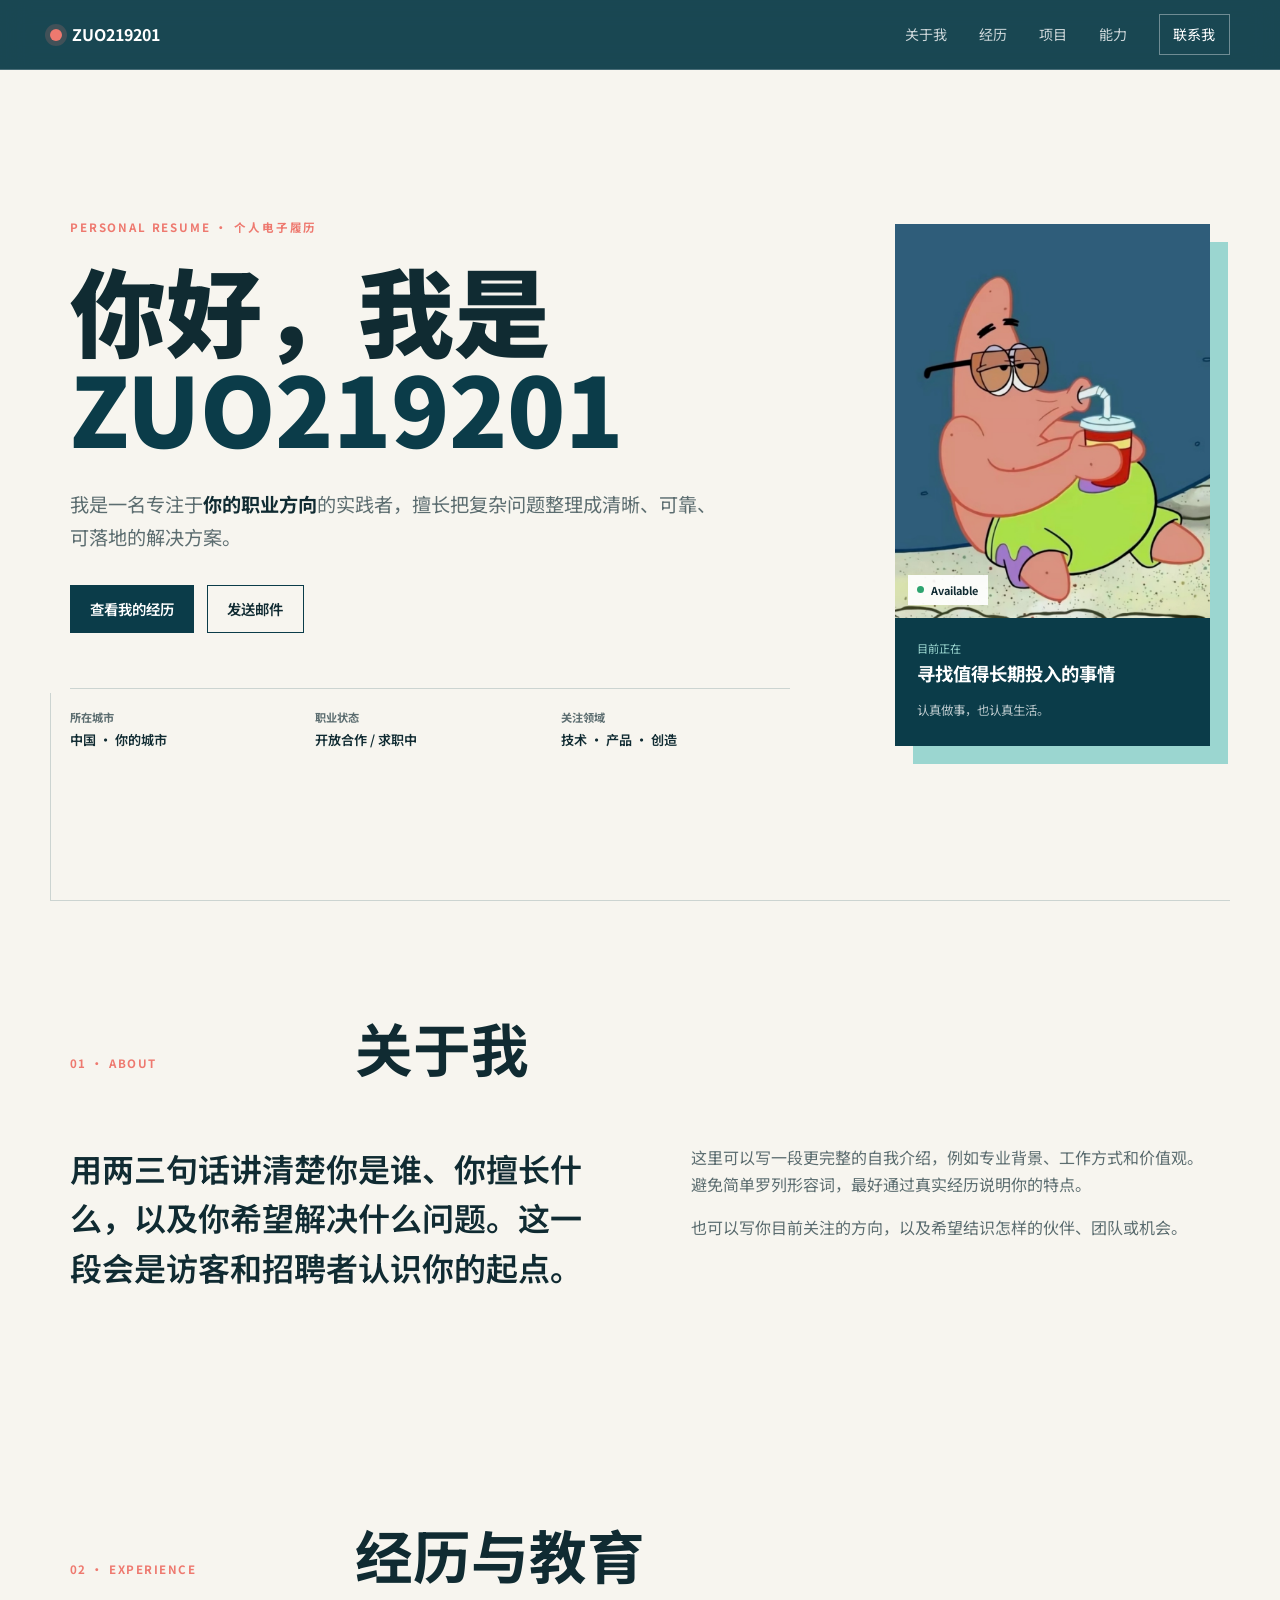
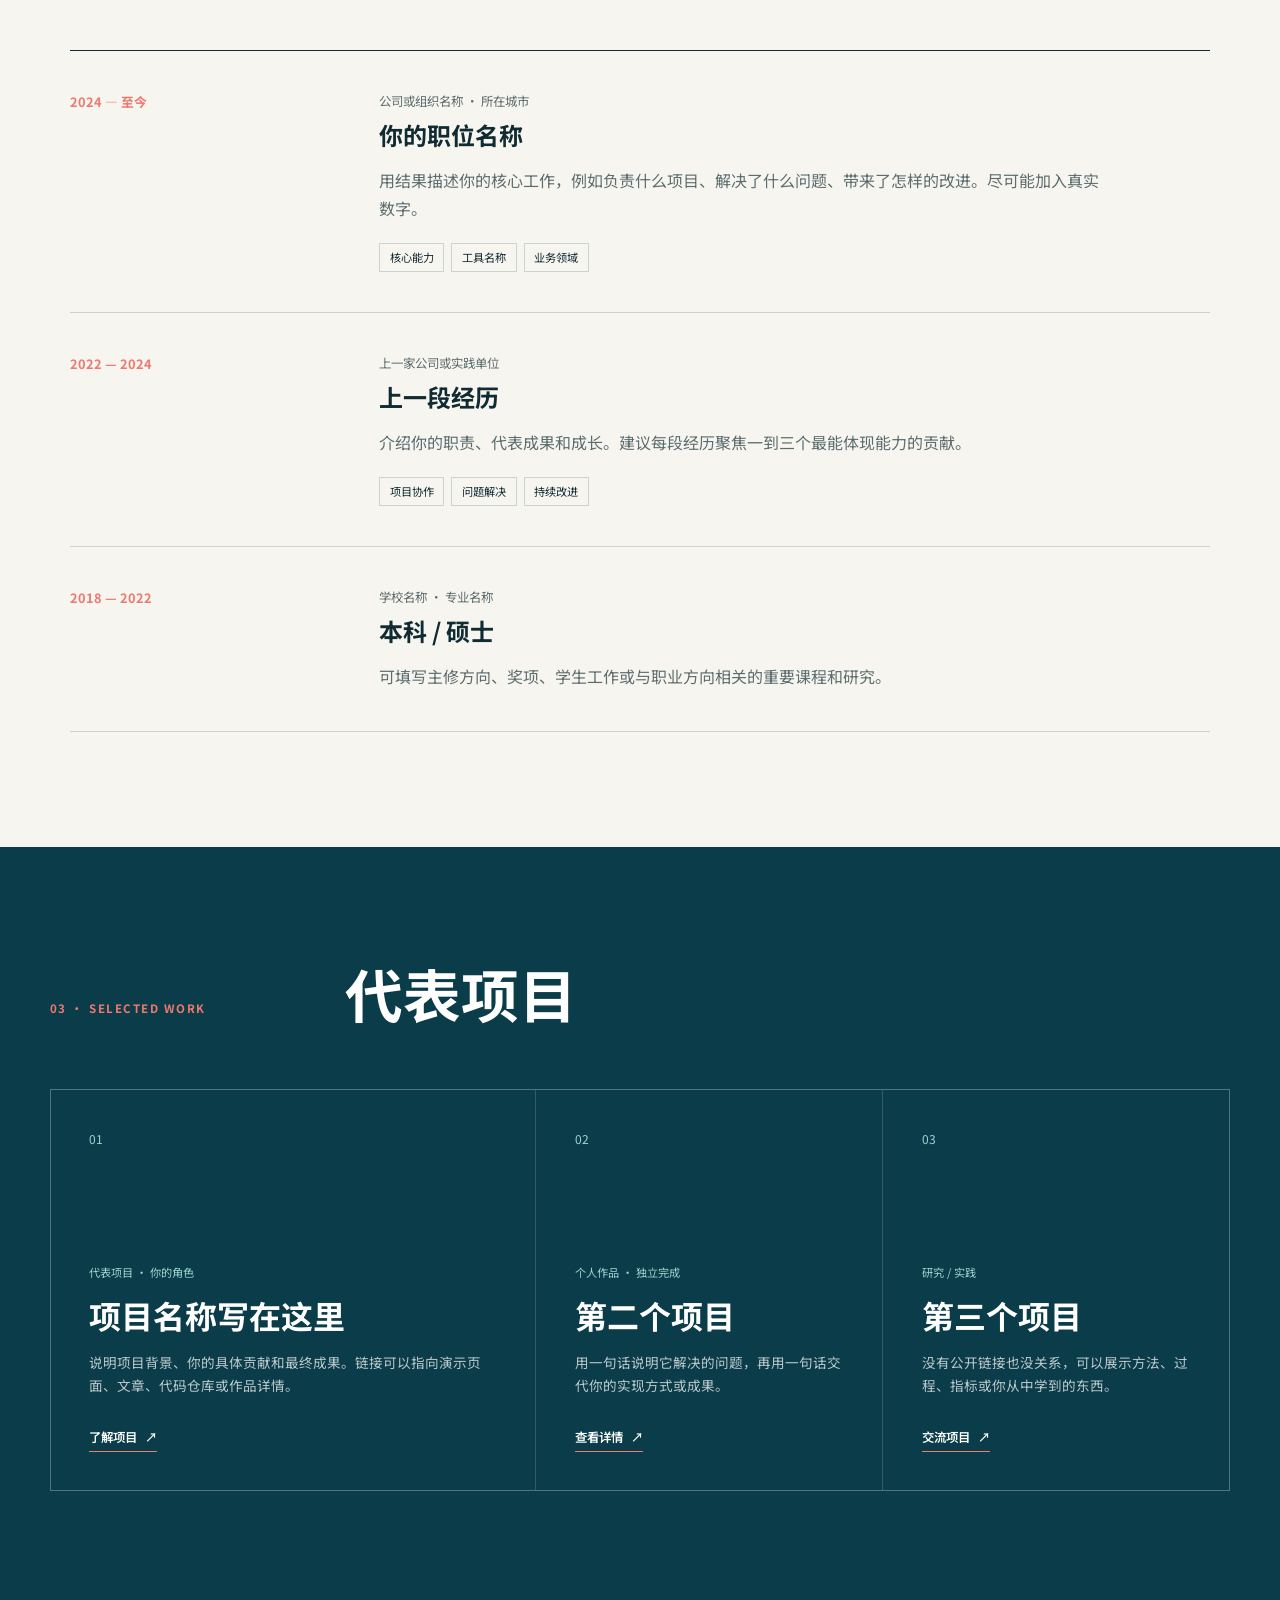
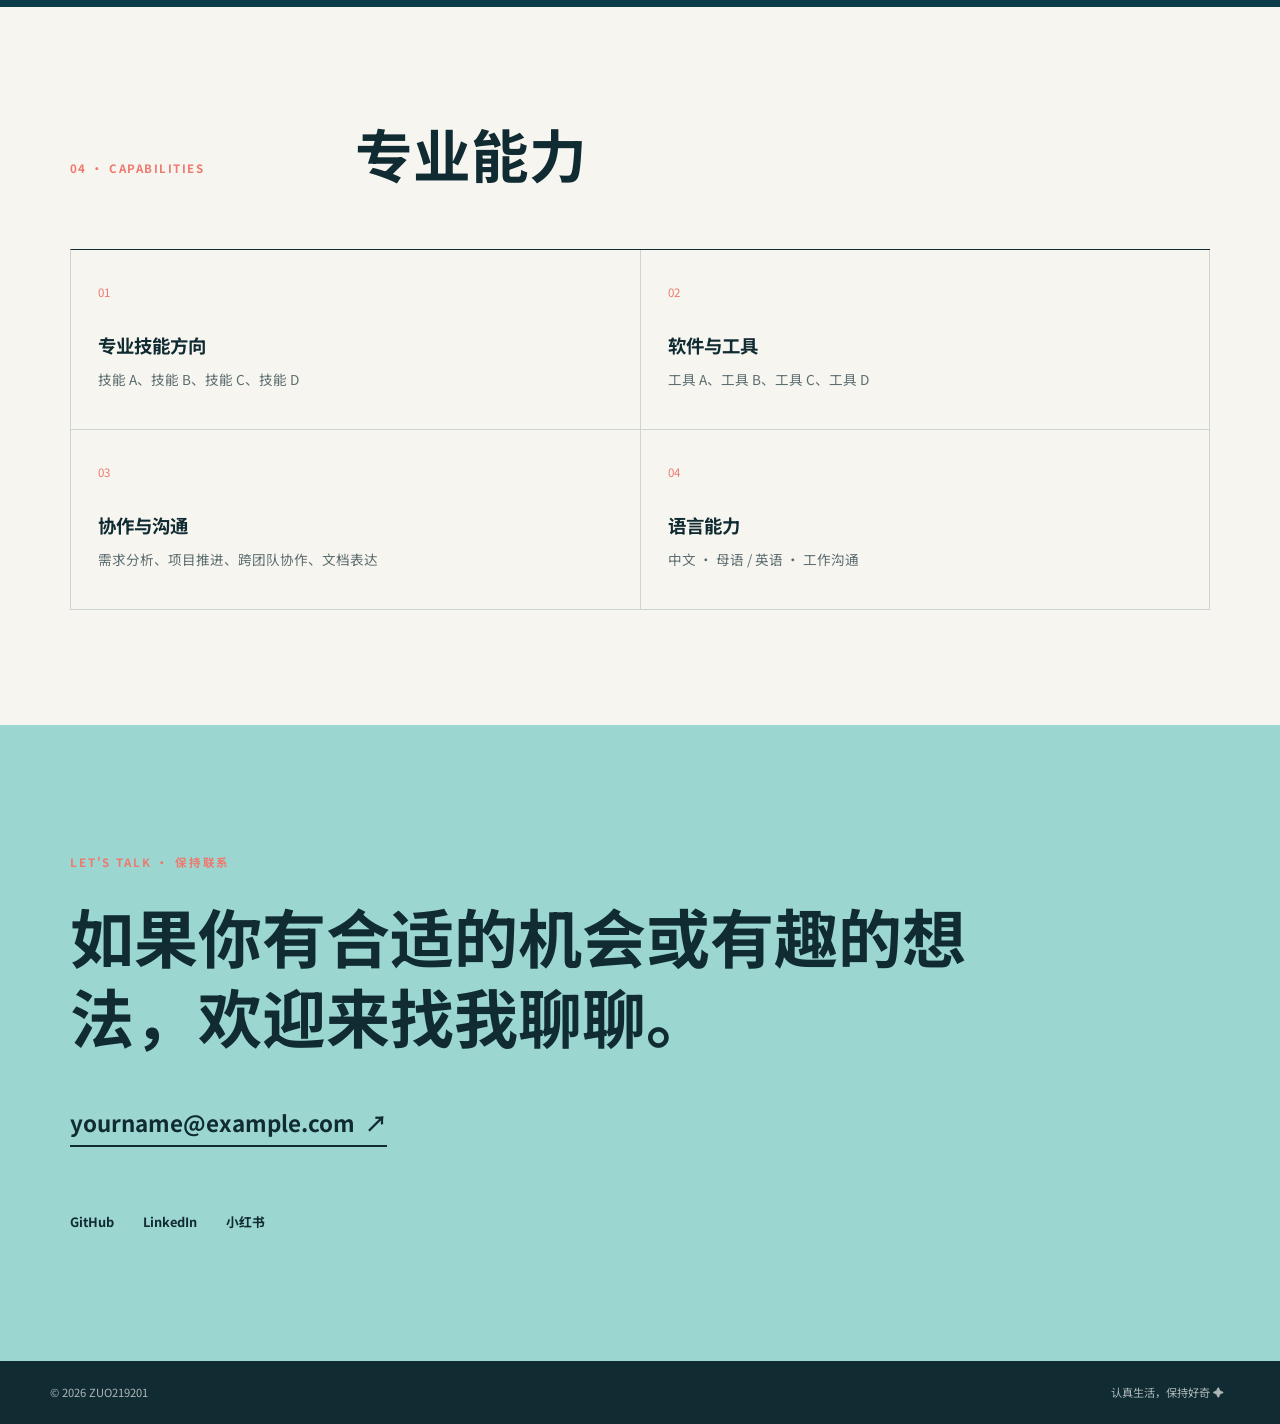
==== index.html @ 4f9de45c "Publish personal resume website" ====
<!doctype html>
<html lang="zh-CN">
<head>
  <meta charset="UTF-8" />
  <meta name="viewport" content="width=device-width, initial-scale=1.0" />
  <meta name="description" content="个人履历、工作经历、项目经验与联系方式。" />
  <meta name="keywords" content="个人简历, 电子简历, 个人网站, 项目经历, 作品集" />
  <meta name="author" content="ZUO219201" />
  <meta name="robots" content="index, follow" />
  <meta name="theme-color" content="#0b3c49" />
  <meta property="og:type" content="website" />
  <meta property="og:locale" content="zh_CN" />
  <meta property="og:title" content="ZUO219201｜个人履历" />
  <meta property="og:description" content="了解我的教育背景、工作经历、项目和专业能力。" />
  <meta property="og:image" content="assets/patrick-glasses.jpg" />
  <link rel="canonical" href="https://zuo219201.github.io/" />
  <title>ZUO219201｜个人履历与作品集</title>
  <link rel="stylesheet" href="styles.css" />
  <script type="application/ld+json">
  {
    "@context": "https://schema.org",
    "@type": "Person",
    "name": "ZUO219201",
    "url": "https://zuo219201.github.io/",
    "image": "https://zuo219201.github.io/assets/patrick-glasses.jpg",
    "jobTitle": "你的职业方向",
    "description": "一句话介绍你的专业背景和职业方向。",
    "email": "mailto:yourname@example.com",
    "sameAs": []
  }
  </script>
</head>
<body>
  <a class="skip-link" href="#main">跳到主要内容</a>

  <header class="site-header">
    <a class="brand" href="#top" aria-label="返回首页">
      <span class="brand-dot" aria-hidden="true"></span>
      <span>ZUO219201</span>
    </a>
    <button class="menu-button" type="button" aria-expanded="false" aria-controls="site-nav">菜单</button>
    <nav id="site-nav" class="site-nav" aria-label="主要导航">
      <a href="#about">关于我</a>
      <a href="#experience">经历</a>
      <a href="#projects">项目</a>
      <a href="#skills">能力</a>
      <a class="nav-contact" href="#contact">联系我</a>
    </nav>
  </header>

  <main id="main">
    <section class="hero" id="top">
      <div class="hero-copy reveal">
        <p class="eyebrow">PERSONAL RESUME · 个人电子履历</p>
        <h1>你好，我是<br /><span>ZUO219201</span></h1>
        <p class="hero-summary">我是一名专注于<strong>你的职业方向</strong>的实践者，擅长把复杂问题整理成清晰、可靠、可落地的解决方案。</p>
        <div class="hero-actions">
          <a class="button button-primary" href="#experience">查看我的经历</a>
          <a class="button button-secondary" href="mailto:yourname@example.com">发送邮件</a>
        </div>
        <ul class="quick-facts" aria-label="个人概况">
          <li><strong>所在城市</strong><span>中国 · 你的城市</span></li>
          <li><strong>职业状态</strong><span>开放合作 / 求职中</span></li>
          <li><strong>关注领域</strong><span>技术 · 产品 · 创造</span></li>
        </ul>
      </div>
      <aside class="profile-card reveal" aria-label="个人名片">
        <div class="portrait-wrap">
          <img src="assets/patrick-glasses.jpg" alt="个人头像，当前为派大星占位图片" />
          <span class="status"><i></i> Available</span>
        </div>
        <div class="profile-card-copy">
          <p>目前正在</p>
          <h2>寻找值得长期投入的事情</h2>
          <span>认真做事，也认真生活。</span>
        </div>
      </aside>
    </section>

    <section class="section about" id="about">
      <div class="section-heading reveal">
        <p>01 · ABOUT</p>
        <h2>关于我</h2>
      </div>
      <div class="about-grid reveal">
        <p class="lead">用两三句话讲清楚你是谁、你擅长什么，以及你希望解决什么问题。这一段会是访客和招聘者认识你的起点。</p>
        <div class="about-copy">
          <p>这里可以写一段更完整的自我介绍，例如专业背景、工作方式和价值观。避免简单罗列形容词，最好通过真实经历说明你的特点。</p>
          <p>也可以写你目前关注的方向，以及希望结识怎样的伙伴、团队或机会。</p>
        </div>
      </div>
    </section>

    <section class="section" id="experience">
      <div class="section-heading reveal">
        <p>02 · EXPERIENCE</p>
        <h2>经历与教育</h2>
      </div>
      <div class="timeline">
        <article class="timeline-item reveal">
          <div class="timeline-date">2024 — 至今</div>
          <div>
            <p class="timeline-meta">公司或组织名称 · 所在城市</p>
            <h3>你的职位名称</h3>
            <p>用结果描述你的核心工作，例如负责什么项目、解决了什么问题、带来了怎样的改进。尽可能加入真实数字。</p>
            <ul class="tags"><li>核心能力</li><li>工具名称</li><li>业务领域</li></ul>
          </div>
        </article>
        <article class="timeline-item reveal">
          <div class="timeline-date">2022 — 2024</div>
          <div>
            <p class="timeline-meta">上一家公司或实践单位</p>
            <h3>上一段经历</h3>
            <p>介绍你的职责、代表成果和成长。建议每段经历聚焦一到三个最能体现能力的贡献。</p>
            <ul class="tags"><li>项目协作</li><li>问题解决</li><li>持续改进</li></ul>
          </div>
        </article>
        <article class="timeline-item reveal">
          <div class="timeline-date">2018 — 2022</div>
          <div>
            <p class="timeline-meta">学校名称 · 专业名称</p>
            <h3>本科 / 硕士</h3>
            <p>可填写主修方向、奖项、学生工作或与职业方向相关的重要课程和研究。</p>
          </div>
        </article>
      </div>
    </section>

    <section class="section projects-section" id="projects">
      <div class="section-heading reveal">
        <p>03 · SELECTED WORK</p>
        <h2>代表项目</h2>
      </div>
      <div class="project-grid">
        <article class="project-card project-featured reveal">
          <div class="project-number">01</div>
          <div class="project-copy">
            <p class="project-type">代表项目 · 你的角色</p>
            <h3>项目名称写在这里</h3>
            <p>说明项目背景、你的具体贡献和最终成果。链接可以指向演示页面、文章、代码仓库或作品详情。</p>
            <a href="#contact">了解项目 <span aria-hidden="true">↗</span></a>
          </div>
        </article>
        <article class="project-card reveal">
          <div class="project-number">02</div>
          <div class="project-copy">
            <p class="project-type">个人作品 · 独立完成</p>
            <h3>第二个项目</h3>
            <p>用一句话说明它解决的问题，再用一句话交代你的实现方式或成果。</p>
            <a href="#contact">查看详情 <span aria-hidden="true">↗</span></a>
          </div>
        </article>
        <article class="project-card reveal">
          <div class="project-number">03</div>
          <div class="project-copy">
            <p class="project-type">研究 / 实践</p>
            <h3>第三个项目</h3>
            <p>没有公开链接也没关系，可以展示方法、过程、指标或你从中学到的东西。</p>
            <a href="#contact">交流项目 <span aria-hidden="true">↗</span></a>
          </div>
        </article>
      </div>
    </section>

    <section class="section" id="skills">
      <div class="section-heading reveal">
        <p>04 · CAPABILITIES</p>
        <h2>专业能力</h2>
      </div>
      <div class="skills-grid reveal">
        <article><span>01</span><h3>专业技能方向</h3><p>技能 A、技能 B、技能 C、技能 D</p></article>
        <article><span>02</span><h3>软件与工具</h3><p>工具 A、工具 B、工具 C、工具 D</p></article>
        <article><span>03</span><h3>协作与沟通</h3><p>需求分析、项目推进、跨团队协作、文档表达</p></article>
        <article><span>04</span><h3>语言能力</h3><p>中文 · 母语 / 英语 · 工作沟通</p></article>
      </div>
    </section>

    <section class="contact-section" id="contact">
      <div class="contact-inner reveal">
        <p class="eyebrow">LET'S TALK · 保持联系</p>
        <h2>如果你有合适的机会或有趣的想法，欢迎来找我聊聊。</h2>
        <a class="contact-email" href="mailto:yourname@example.com">yourname@example.com <span aria-hidden="true">↗</span></a>
        <div class="social-links" aria-label="社交链接">
          <a href="#" aria-label="GitHub 链接待添加">GitHub</a>
          <a href="#" aria-label="LinkedIn 链接待添加">LinkedIn</a>
          <a href="#" aria-label="小红书链接待添加">小红书</a>
        </div>
      </div>
    </section>
  </main>

  <footer class="site-footer">
    <p>© <span id="year"></span> ZUO219201</p>
    <button id="patrick-mode" type="button" title="一个小彩蛋">认真生活，保持好奇 ✦</button>
  </footer>

  <script src="script.js"></script>
</body>
</html>
---- styles.css ----
@import url("https://fonts.googleapis.com/css2?family=Noto+Sans+SC:wght@400;500;600;700;900&display=swap");
:root{--ink:#102b32;--muted:#5c6d70;--paper:#f7f5ef;--white:#fff;--sea:#0b3c49;--aqua:#9bd6d0;--coral:#ee796f;--line:#ccd4d1;--max:1180px}
*{box-sizing:border-box}html{scroll-behavior:smooth}body{margin:0;background:var(--paper);color:var(--ink);font-family:"Noto Sans SC","Microsoft YaHei",sans-serif;line-height:1.7}a{color:inherit;text-decoration:none}button{color:inherit;font:inherit}.skip-link{position:fixed;z-index:100;top:-5rem;left:1rem;padding:.6rem 1rem;background:var(--white)}.skip-link:focus{top:1rem}
.site-header{position:sticky;z-index:20;top:0;display:flex;align-items:center;justify-content:space-between;min-height:70px;padding:0 max(1.25rem,calc((100vw - var(--max))/2));border-bottom:1px solid #ffffff35;background:#0b3c49f0;color:var(--white);backdrop-filter:blur(14px)}.brand{display:flex;align-items:center;gap:.65rem;font-weight:700}.brand-dot{width:12px;height:12px;border-radius:50%;background:var(--coral);box-shadow:0 0 0 5px #ee796f30}.site-nav{display:flex;align-items:center;gap:2rem;font-size:.88rem}.site-nav a{opacity:.78;transition:opacity .2s,color .2s}.site-nav a:hover,.site-nav a:focus-visible{opacity:1;color:var(--aqua)}.site-nav .nav-contact{padding:.46rem .85rem;border:1px solid #ffffff60;opacity:1}.menu-button{display:none;border:1px solid #ffffff50;background:transparent;padding:.35rem .65rem}
.hero{display:grid;grid-template-columns:minmax(0,1.4fr) minmax(280px,.6fr);gap:clamp(3rem,7vw,7rem);min-height:calc(100svh - 70px);align-items:center;max-width:var(--max);margin:auto;padding:clamp(4rem,8vw,7rem) 1.25rem;position:relative}.hero:before{content:"";position:absolute;width:1px;height:25%;background:var(--line);left:0;bottom:0}.eyebrow{margin:0 0 1.4rem;color:var(--coral);font-size:.72rem;font-weight:700;letter-spacing:.16em}.hero h1{margin:0;max-width:800px;font-size:clamp(3.2rem,7.5vw,7rem);line-height:1.02;letter-spacing:0;font-weight:900}.hero h1 span{color:var(--sea)}.hero-summary{max-width:650px;margin:2rem 0 0;color:var(--muted);font-size:clamp(1rem,1.5vw,1.2rem)}.hero-summary strong{color:var(--ink)}.hero-actions{display:flex;flex-wrap:wrap;gap:.8rem;margin-top:2rem}.button{display:inline-flex;align-items:center;justify-content:center;min-height:48px;padding:.6rem 1.2rem;border:1px solid var(--sea);font-size:.9rem;font-weight:600;transition:transform .2s,background .2s,color .2s}.button:hover{transform:translateY(-2px)}.button-primary{color:var(--white);background:var(--sea)}.button-secondary{background:transparent}.quick-facts{display:grid;grid-template-columns:repeat(3,1fr);gap:1rem;max-width:720px;margin:3.4rem 0 0;padding:1.2rem 0 0;border-top:1px solid var(--line);list-style:none}.quick-facts li{display:flex;flex-direction:column;gap:.15rem}.quick-facts strong{font-size:.7rem;color:var(--muted)}.quick-facts span{font-size:.82rem;font-weight:600}.profile-card{align-self:center;background:var(--sea);color:var(--white);transform:rotate(1.2deg);box-shadow:18px 18px 0 var(--aqua)}.portrait-wrap{position:relative;aspect-ratio:4/5;overflow:hidden}.portrait-wrap img{width:100%;height:100%;object-fit:cover;object-position:50% center;display:block;filter:saturate(.82) contrast(1.04)}.status{position:absolute;left:.8rem;bottom:.8rem;display:flex;align-items:center;gap:.45rem;padding:.35rem .6rem;background:#ffffffeb;color:var(--ink);font-size:.68rem;font-weight:700}.status i{width:7px;height:7px;border-radius:50%;background:#2da46f}.profile-card-copy{padding:1.35rem 1.4rem 1.5rem}.profile-card-copy p{margin:0;color:var(--aqua);font-size:.7rem}.profile-card-copy h2{margin:.2rem 0 .5rem;font-size:1.15rem;line-height:1.4}.profile-card-copy span{color:#ffffffb5;font-size:.78rem}
.section{max-width:var(--max);margin:auto;padding:clamp(5rem,9vw,8.5rem) 1.25rem}.section-heading{display:grid;grid-template-columns:minmax(160px,1fr) 3fr;align-items:end;margin-bottom:clamp(2.5rem,5vw,4.5rem)}.section-heading p{margin:0 0 .4rem;color:var(--coral);font-size:.72rem;font-weight:700;letter-spacing:.13em}.section-heading h2{margin:0;font-size:clamp(2.2rem,4.5vw,4.5rem);line-height:1.1;letter-spacing:0}.about{border-top:1px solid var(--line)}.about-grid{display:grid;grid-template-columns:1fr 1fr;gap:clamp(2rem,8vw,8rem)}.about .lead{margin:0;font-size:clamp(1.4rem,2.5vw,2.15rem);font-weight:600;line-height:1.55}.about-copy{color:var(--muted)}.about-copy p:first-child{margin-top:0}
.timeline{border-top:1px solid var(--ink)}.timeline-item{display:grid;grid-template-columns:minmax(170px,1fr) 3fr;gap:2rem;padding:2.5rem 0;border-bottom:1px solid var(--line)}.timeline-date{color:var(--coral);font-size:.8rem;font-weight:700}.timeline-meta{margin:0;color:var(--muted);font-size:.78rem}.timeline h3{margin:.2rem 0 .7rem;font-size:1.5rem}.timeline-item>div:last-child>p:last-of-type{max-width:720px;margin:0;color:var(--muted)}.tags{display:flex;flex-wrap:wrap;gap:.45rem;padding:0;margin:1.3rem 0 0;list-style:none}.tags li{padding:.25rem .6rem;border:1px solid var(--line);font-size:.7rem}
.projects-section{max-width:none;padding-right:max(1.25rem,calc((100vw - var(--max))/2));padding-left:max(1.25rem,calc((100vw - var(--max))/2));color:var(--white);background:var(--sea)}.projects-section .section-heading h2{color:var(--white)}.project-grid{display:grid;grid-template-columns:1.4fr 1fr 1fr;gap:1px;background:#ffffff28;border:1px solid #ffffff28}.project-card{min-height:400px;display:flex;flex-direction:column;justify-content:space-between;padding:clamp(1.5rem,3vw,2.4rem);background:var(--sea);transition:background .25s}.project-card:hover{background:#124c59}.project-number{color:var(--aqua);font-size:.75rem}.project-type{margin:0 0 .8rem;color:var(--aqua);font-size:.7rem}.project-copy h3{margin:0 0 1rem;font-size:clamp(1.35rem,2.5vw,2.25rem);line-height:1.25}.project-copy>p:last-of-type{color:#ffffffb8;font-size:.85rem}.project-copy a{display:inline-flex;gap:.5rem;margin-top:1rem;padding-bottom:.2rem;border-bottom:1px solid var(--coral);font-size:.78rem;font-weight:600}
.skills-grid{display:grid;grid-template-columns:repeat(2,1fr);border-top:1px solid var(--ink);border-left:1px solid var(--line)}.skills-grid article{min-height:180px;padding:1.7rem;border-right:1px solid var(--line);border-bottom:1px solid var(--line)}.skills-grid span{color:var(--coral);font-size:.72rem}.skills-grid h3{margin:1.6rem 0 .4rem;font-size:1.15rem}.skills-grid p{margin:0;color:var(--muted);font-size:.85rem}
.contact-section{background:var(--aqua)}.contact-inner{max-width:var(--max);margin:auto;padding:clamp(5rem,10vw,9rem) 1.25rem}.contact-inner h2{max-width:900px;margin:0;font-size:clamp(2.2rem,5vw,5rem);line-height:1.25;letter-spacing:0}.contact-email{display:inline-flex;gap:.6rem;margin-top:3rem;padding-bottom:.25rem;border-bottom:2px solid var(--ink);font-size:clamp(1rem,2vw,1.4rem);font-weight:700;overflow-wrap:anywhere}.social-links{display:flex;flex-wrap:wrap;gap:1.8rem;margin-top:4rem;font-size:.8rem;font-weight:700}.social-links a:hover{color:#9e413e}.site-footer{display:flex;justify-content:space-between;align-items:center;padding:1.3rem max(1.25rem,calc((100vw - var(--max))/2));background:var(--ink);color:#ffffffa8;font-size:.7rem}.site-footer p{margin:0}.site-footer button{border:0;background:transparent;cursor:pointer;color:inherit}
.reveal{opacity:0;transform:translateY(18px);transition:opacity .65s ease,transform .65s ease}.reveal.visible{opacity:1;transform:none}.patrick-party .brand-dot{animation:pulse .7s infinite alternate}@keyframes pulse{to{transform:scale(1.5);background:#f1d061}}
@media(max-width:820px){.menu-button{display:block}.site-nav{position:absolute;top:70px;right:0;left:0;display:none;align-items:stretch;flex-direction:column;gap:0;padding:.5rem 1.25rem 1rem;background:var(--sea)}.site-nav.open{display:flex}.site-nav a,.site-nav .nav-contact{padding:.8rem 0;border:0;border-bottom:1px solid #ffffff24}.hero{grid-template-columns:1fr;min-height:auto;padding-top:4rem}.profile-card{width:min(420px,calc(100% - 18px));justify-self:center}.quick-facts{grid-template-columns:1fr}.section-heading,.timeline-item{grid-template-columns:1fr;gap:.8rem}.about-grid,.project-grid{grid-template-columns:1fr}.project-card{min-height:310px}}
@media(max-width:520px){.hero h1{font-size:3rem}.hero-actions .button{width:100%}.section{padding-top:4.5rem;padding-bottom:4.5rem}.skills-grid{grid-template-columns:1fr}.site-footer{align-items:flex-start;flex-direction:column;gap:.4rem}}
@media(prefers-reduced-motion:reduce){html{scroll-behavior:auto}*,*:before,*:after{animation-duration:.01ms!important;transition-duration:.01ms!important}.reveal{opacity:1;transform:none}}
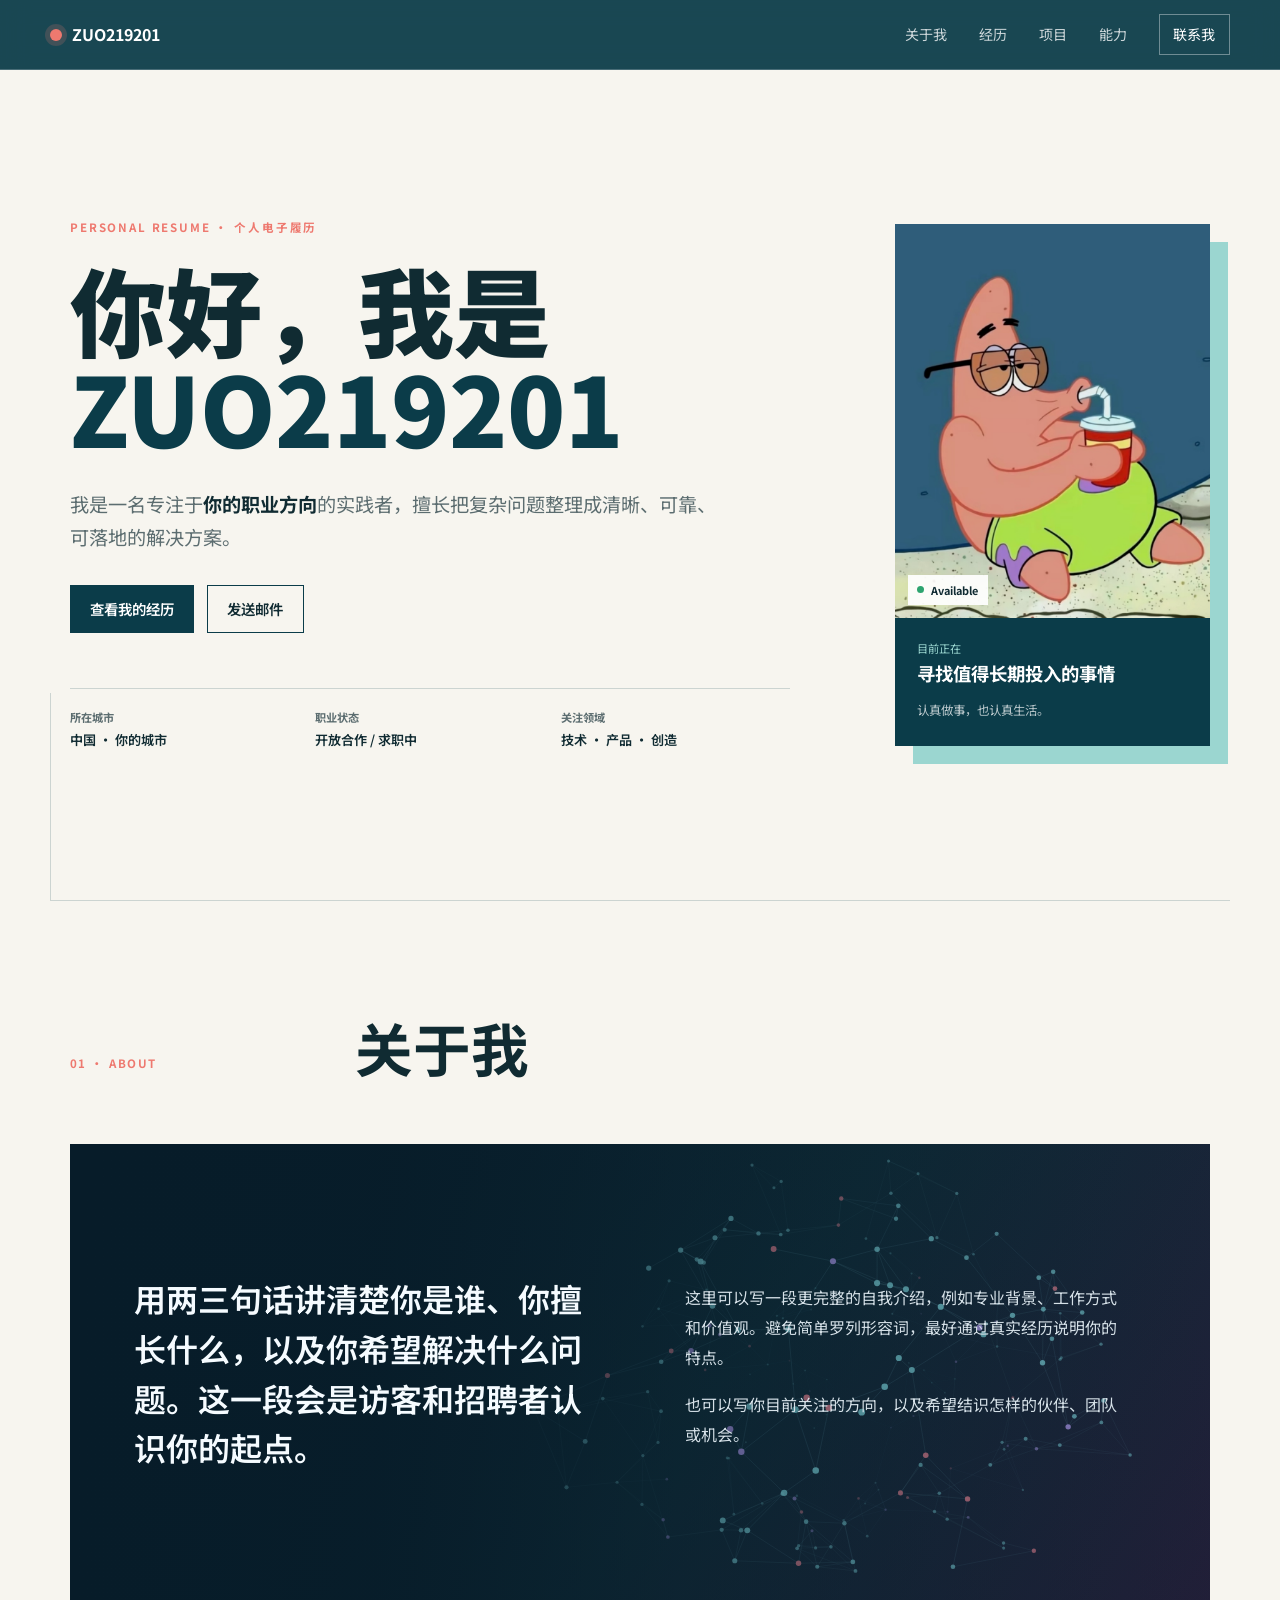
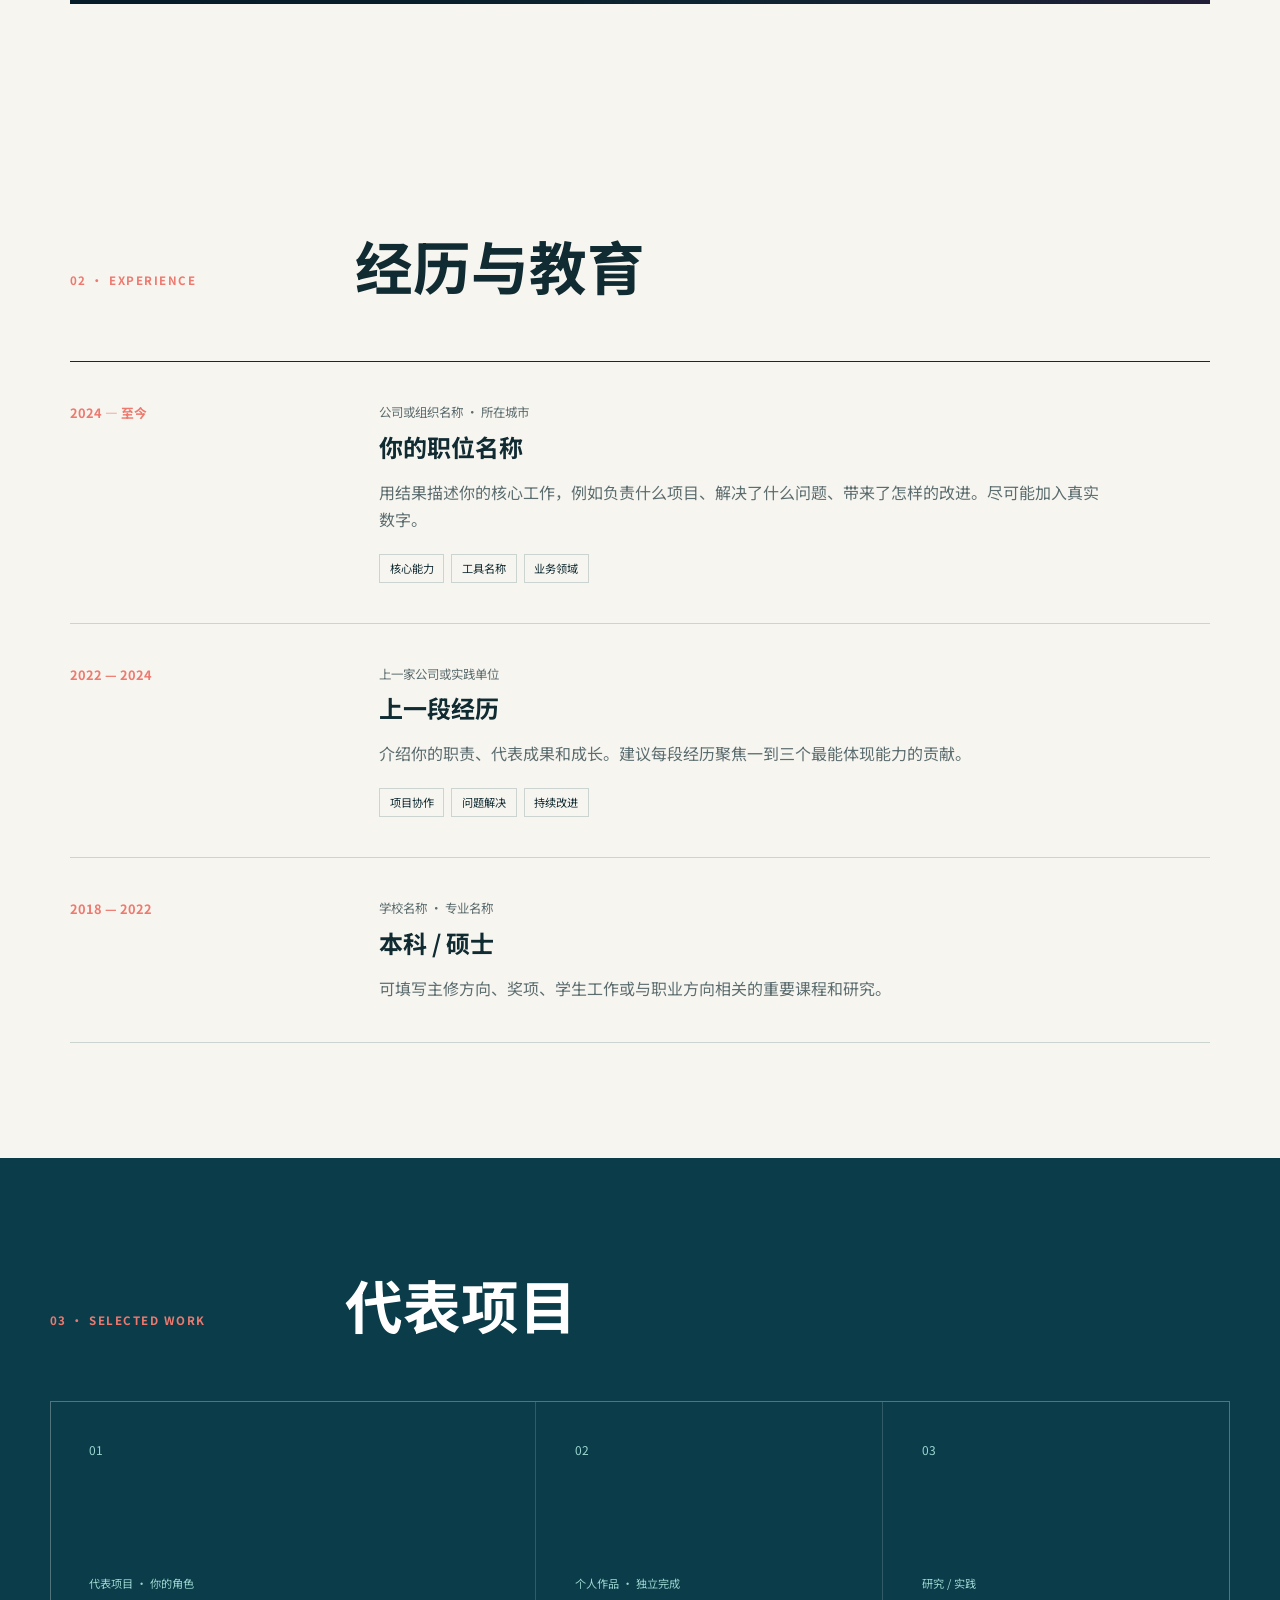
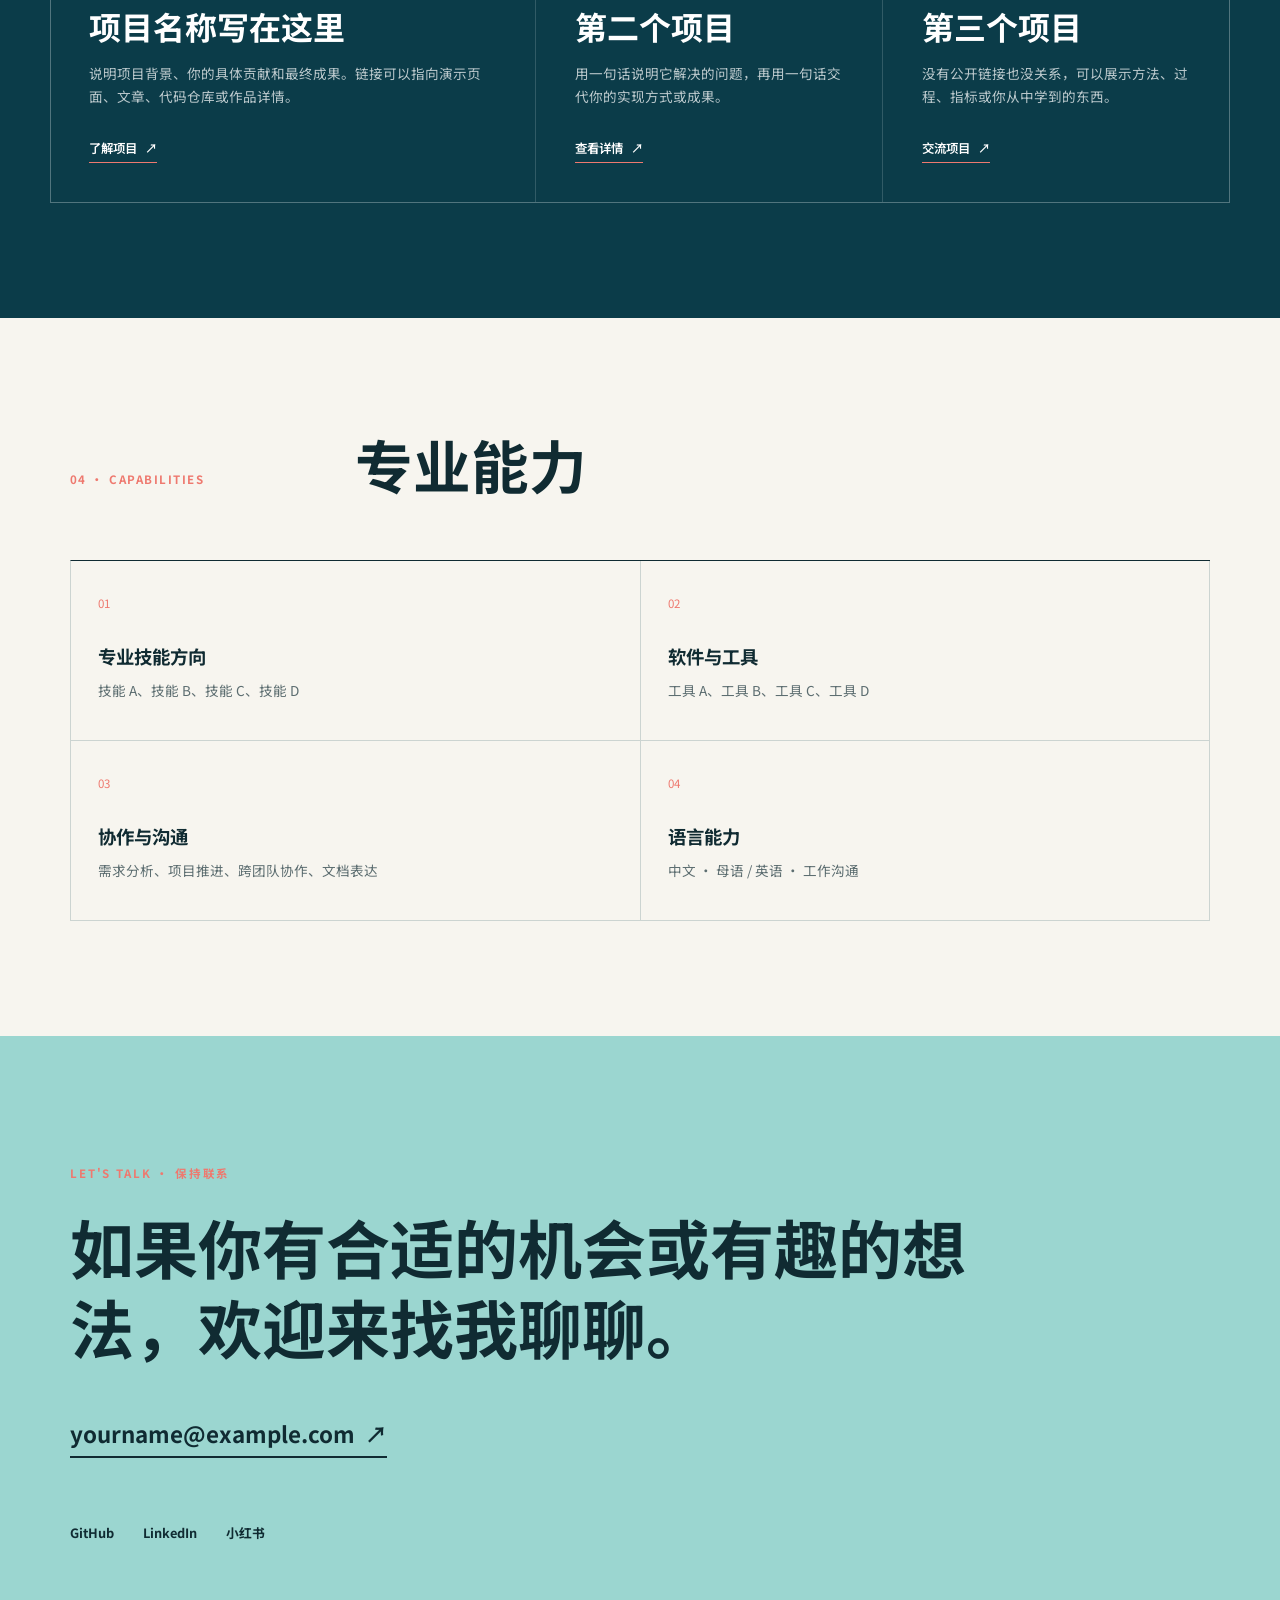
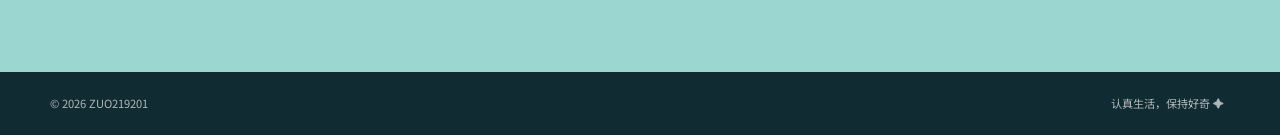
==== commit b035827d: "Add rotating 3D nebula to about section" ====
--- a/index.html
+++ b/index.html
@@ -82,11 +82,14 @@
         <p>01 · ABOUT</p>
         <h2>关于我</h2>
       </div>
-      <div class="about-grid reveal">
-        <p class="lead">用两三句话讲清楚你是谁、你擅长什么，以及你希望解决什么问题。这一段会是访客和招聘者认识你的起点。</p>
-        <div class="about-copy">
-          <p>这里可以写一段更完整的自我介绍，例如专业背景、工作方式和价值观。避免简单罗列形容词，最好通过真实经历说明你的特点。</p>
-          <p>也可以写你目前关注的方向，以及希望结识怎样的伙伴、团队或机会。</p>
+      <div class="about-universe reveal">
+        <canvas class="nebula-canvas" aria-label="缓慢旋转的立体星云，由远近不同的发光节点和细线构成"></canvas>
+        <div class="about-grid">
+          <p class="lead">用两三句话讲清楚你是谁、你擅长什么，以及你希望解决什么问题。这一段会是访客和招聘者认识你的起点。</p>
+          <div class="about-copy">
+            <p>这里可以写一段更完整的自我介绍，例如专业背景、工作方式和价值观。避免简单罗列形容词，最好通过真实经历说明你的特点。</p>
+            <p>也可以写你目前关注的方向，以及希望结识怎样的伙伴、团队或机会。</p>
+          </div>
         </div>
       </div>
     </section>
--- a/styles.css
+++ b/styles.css
@@ -12,3 +12,13 @@
 @media(max-width:820px){.menu-button{display:block}.site-nav{position:absolute;top:70px;right:0;left:0;display:none;align-items:stretch;flex-direction:column;gap:0;padding:.5rem 1.25rem 1rem;background:var(--sea)}.site-nav.open{display:flex}.site-nav a,.site-nav .nav-contact{padding:.8rem 0;border:0;border-bottom:1px solid #ffffff24}.hero{grid-template-columns:1fr;min-height:auto;padding-top:4rem}.profile-card{width:min(420px,calc(100% - 18px));justify-self:center}.quick-facts{grid-template-columns:1fr}.section-heading,.timeline-item{grid-template-columns:1fr;gap:.8rem}.about-grid,.project-grid{grid-template-columns:1fr}.project-card{min-height:310px}}
 @media(max-width:520px){.hero h1{font-size:3rem}.hero-actions .button{width:100%}.section{padding-top:4.5rem;padding-bottom:4.5rem}.skills-grid{grid-template-columns:1fr}.site-footer{align-items:flex-start;flex-direction:column;gap:.4rem}}
 @media(prefers-reduced-motion:reduce){html{scroll-behavior:auto}*,*:before,*:after{animation-duration:.01ms!important;transition-duration:.01ms!important}.reveal{opacity:1;transform:none}}
+.about-universe{position:relative;min-height:460px;overflow:hidden;background:linear-gradient(125deg,#071c29,#102d39 56%,#251f3a);isolation:isolate}
+.about-universe:after{position:absolute;z-index:1;inset:0;content:"";background:linear-gradient(90deg,#071c29 0%,#071c29e8 27%,#071c2980 53%,#071c2920 100%);pointer-events:none}
+.nebula-canvas{position:absolute;z-index:0;inset:0;width:100%;height:100%;display:block}
+.about-universe .about-grid{position:relative;z-index:2;min-height:460px;align-items:center;gap:clamp(2rem,7vw,7rem);padding:3rem clamp(1.5rem,5vw,4rem);color:#f5fbff}
+.about-universe .about .lead,.about-universe .lead{max-width:520px}
+.about-universe .about-copy{max-width:440px;color:#d5e0e7}
+.about-universe .about-copy p{line-height:1.9}
+@media(max-width:820px){.about-universe,.about-universe .about-grid{min-height:520px}.about-universe .about-grid{align-content:center;gap:1.2rem;padding:2rem 1.5rem}.about-universe:after{background:linear-gradient(90deg,#071c29e8,#071c2980)}}
+@media(max-width:520px){.about-universe,.about-universe .about-grid{min-height:570px}.about-universe .about-grid{padding:1.5rem 1.2rem}}
+@media(prefers-reduced-motion:reduce){.about-universe .nebula-canvas{animation:none}}
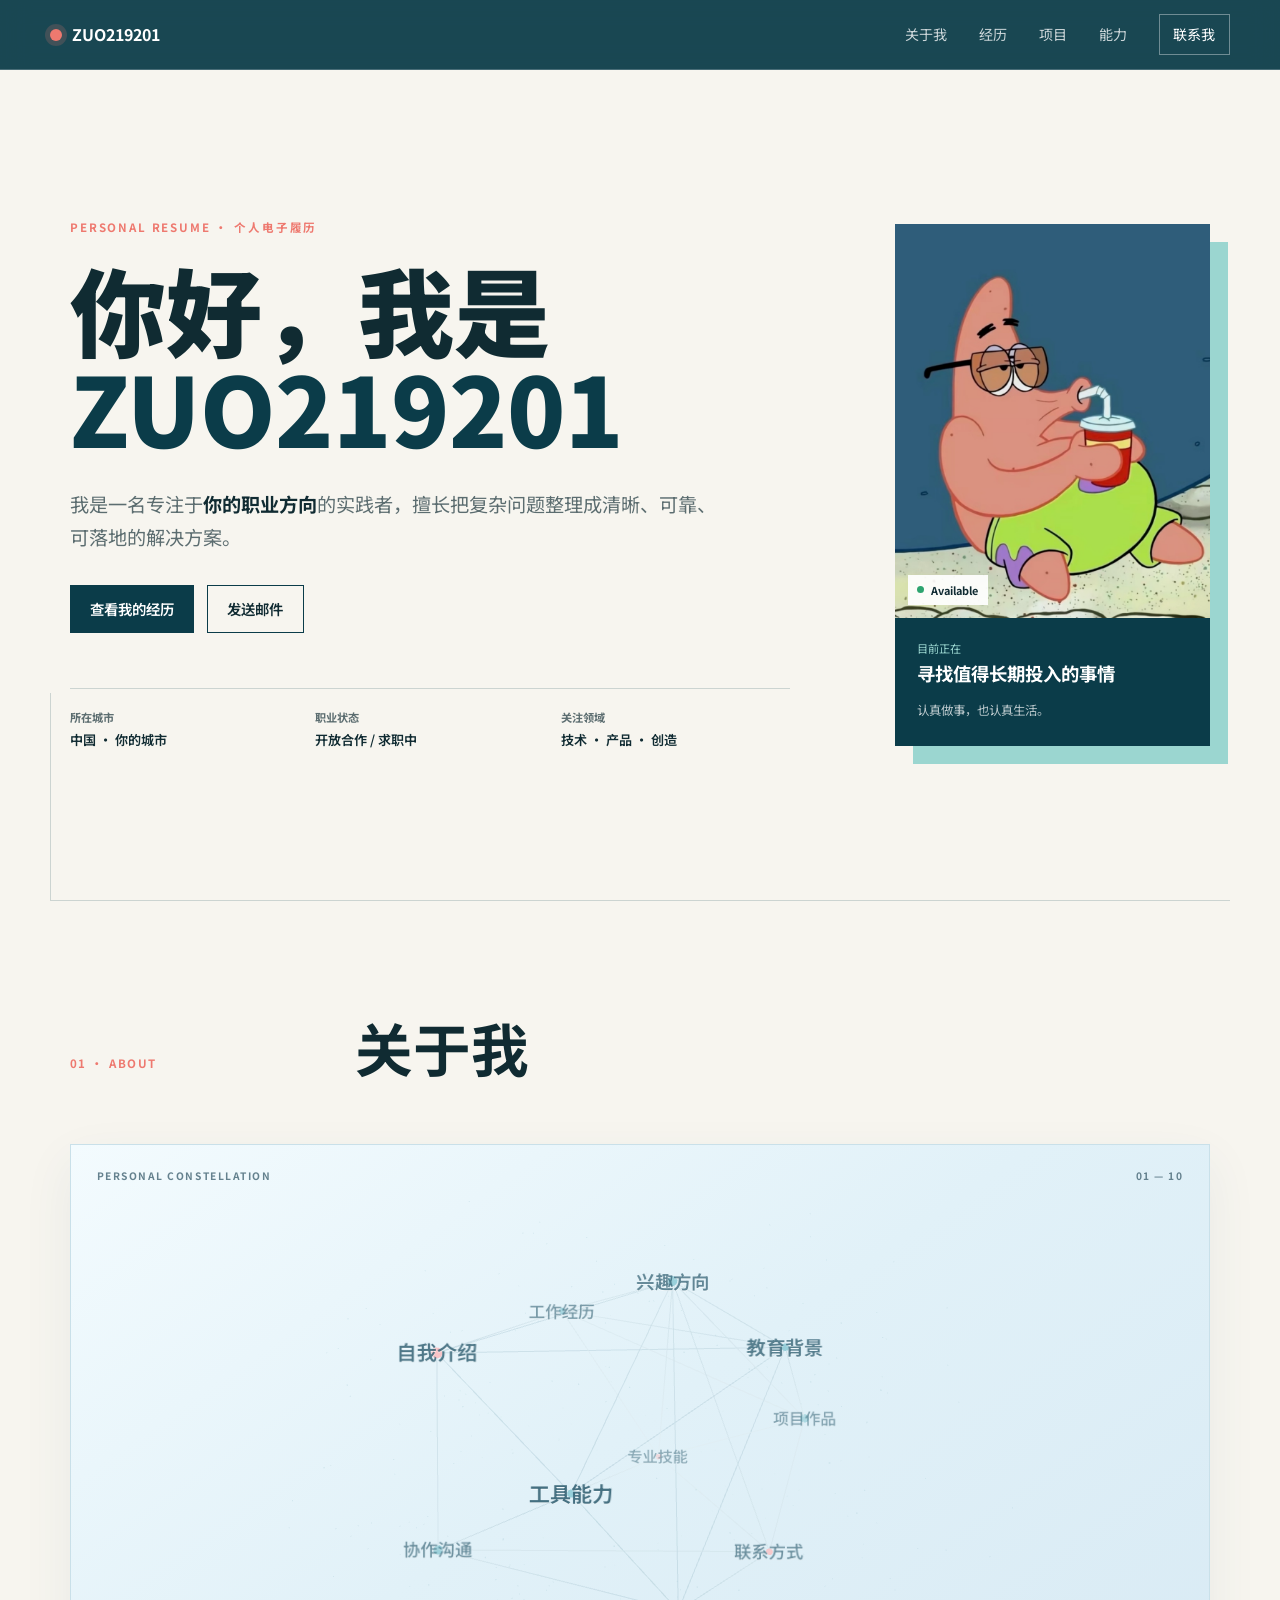
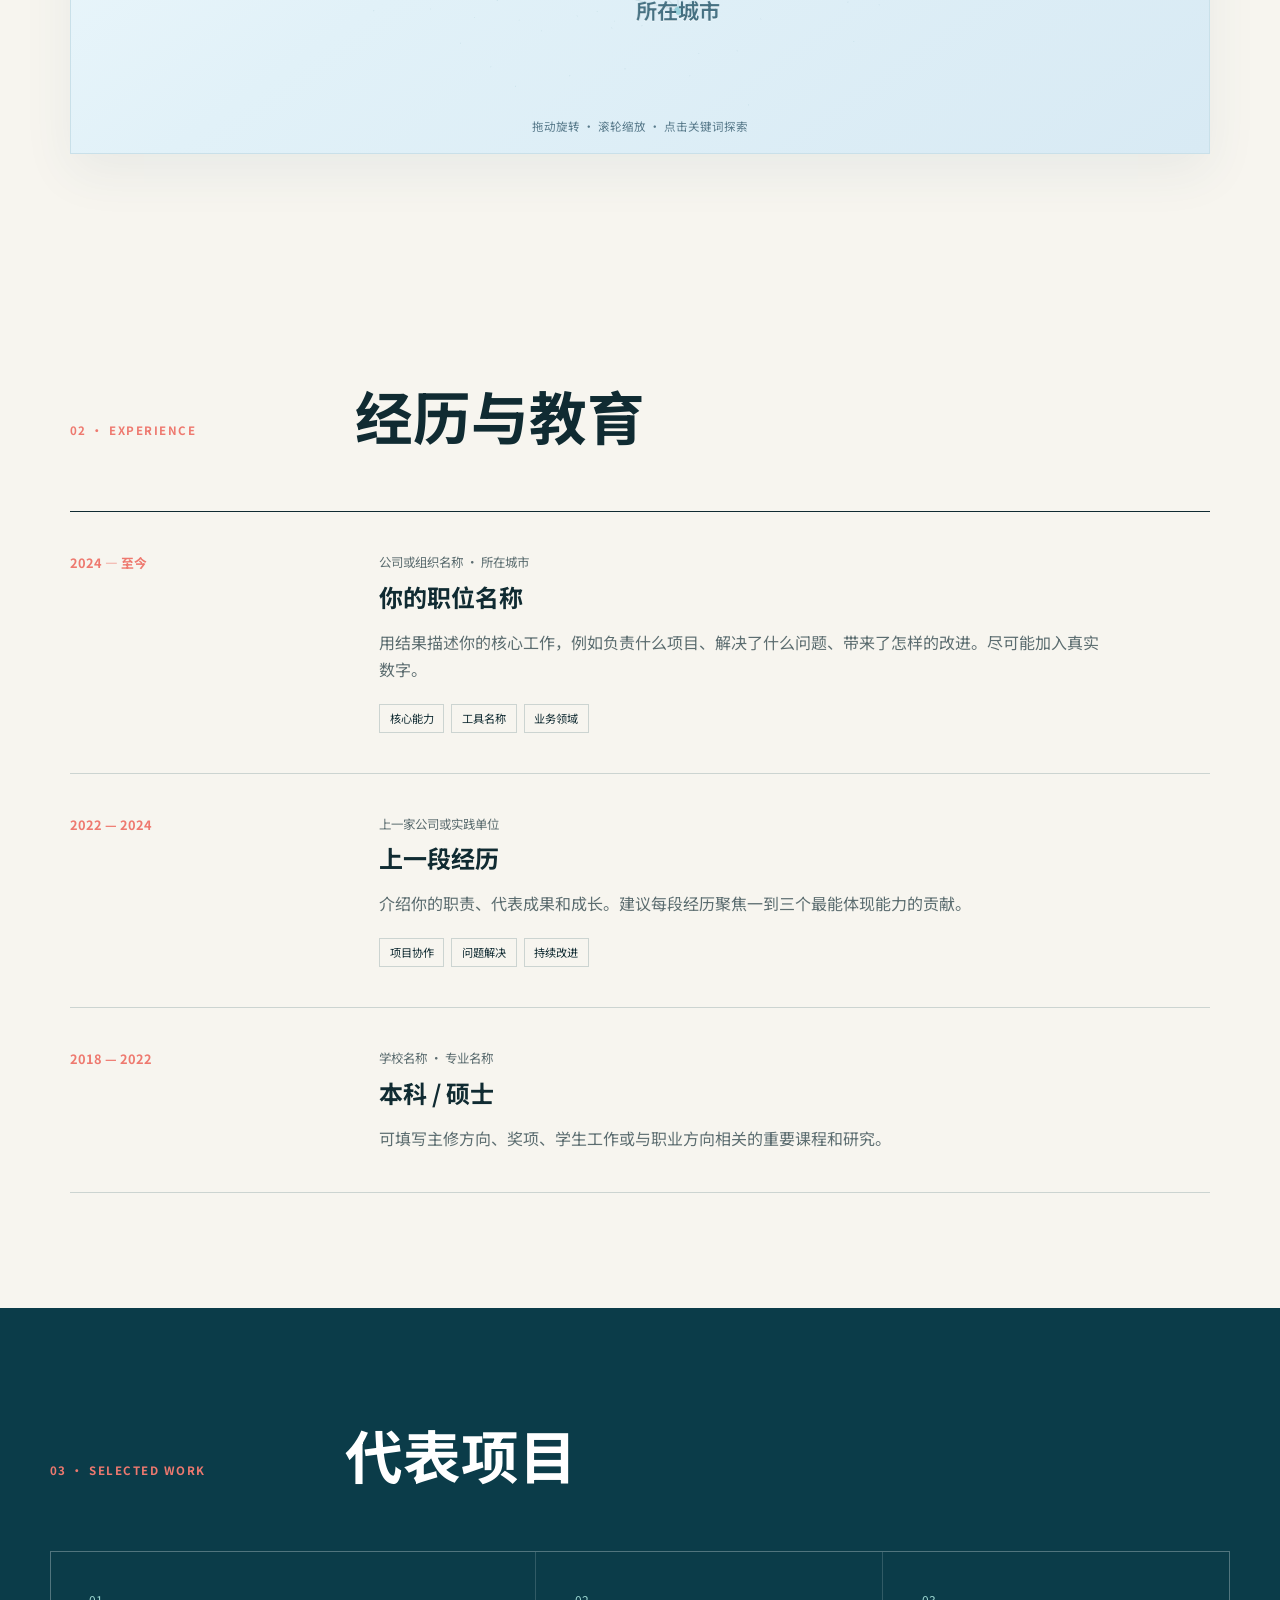
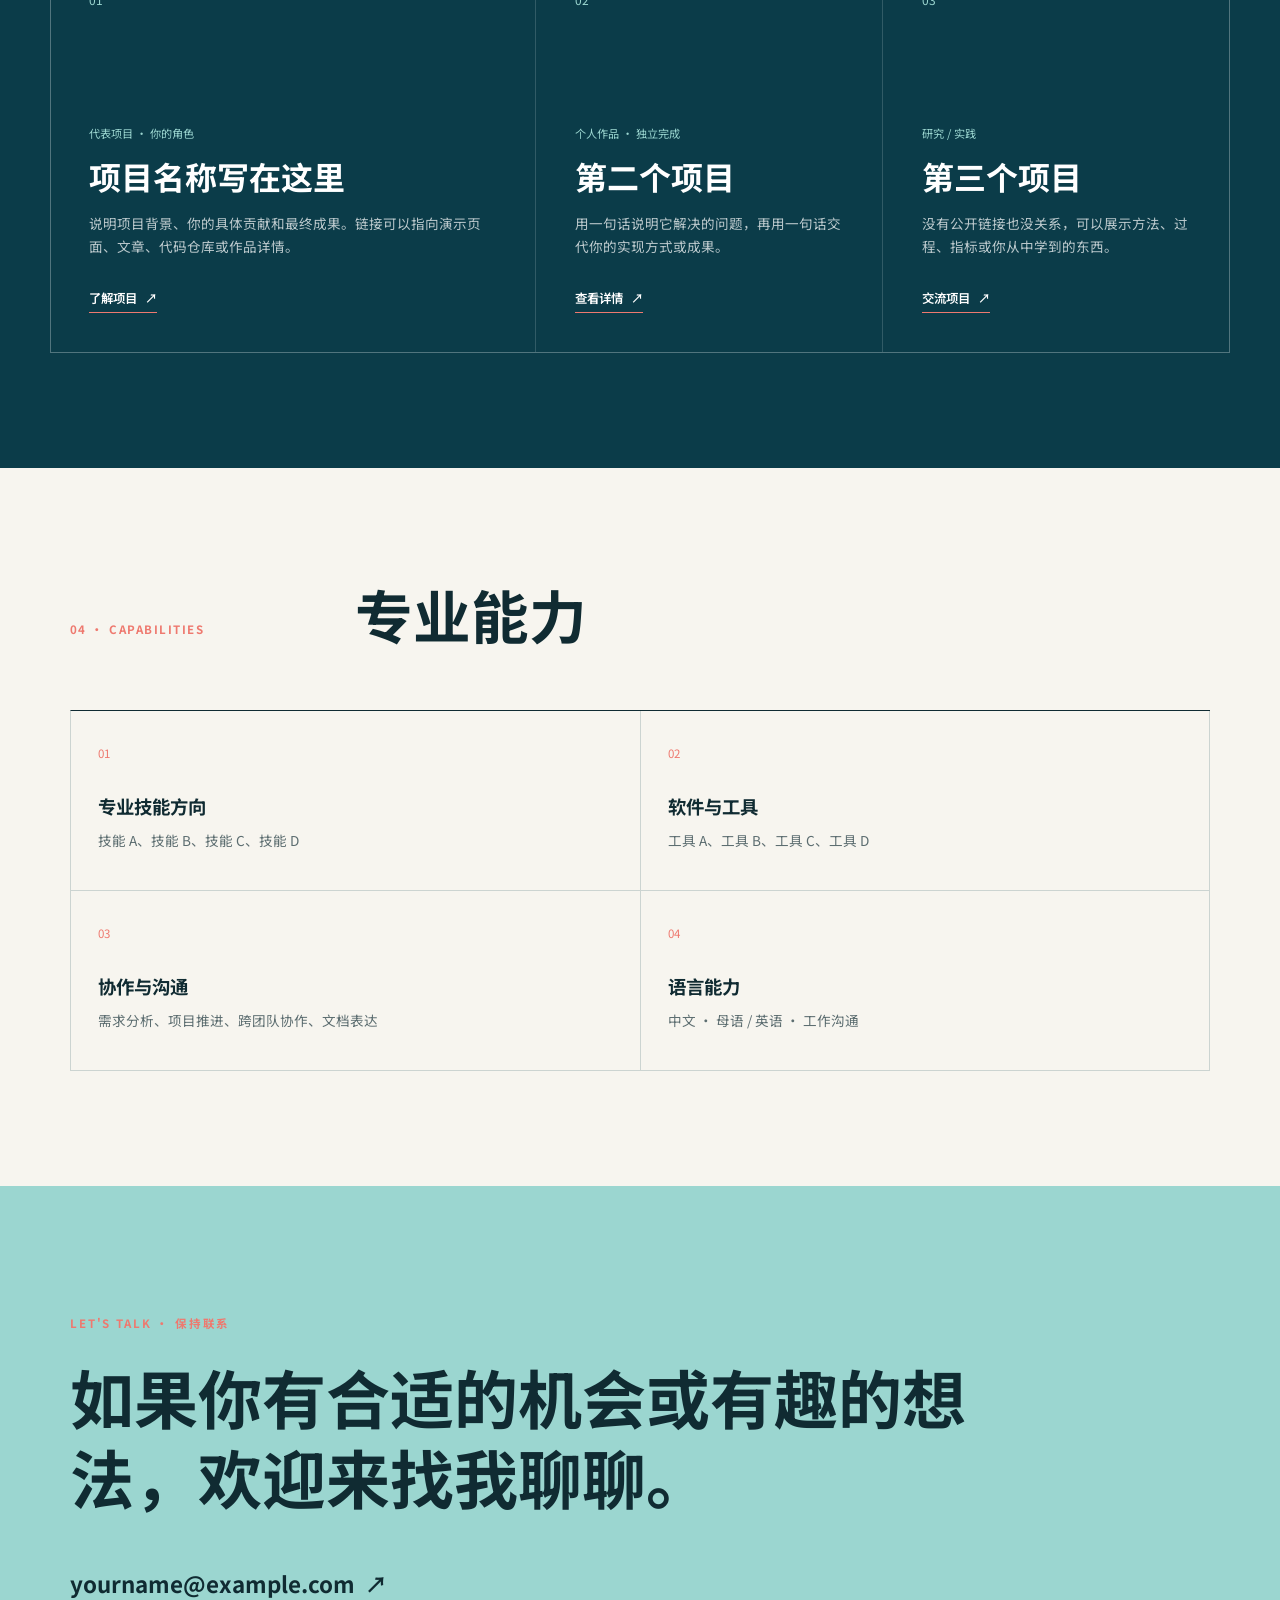
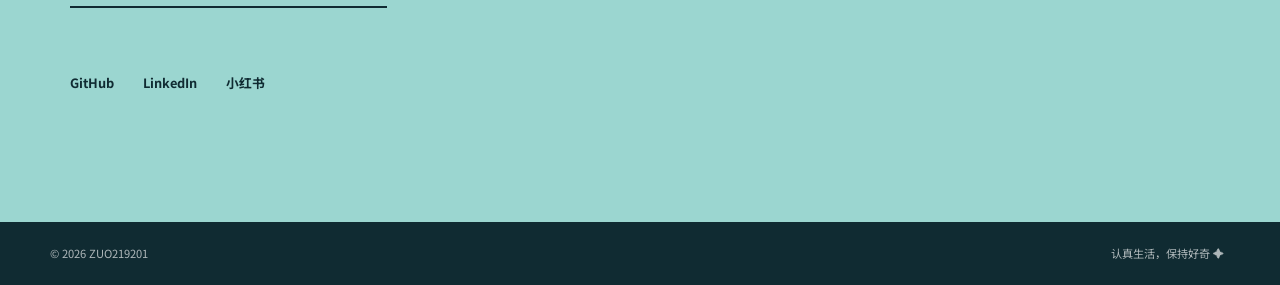
==== commit 594164da: "Replace about background with interactive 3D keyword navigation" ====
--- a/index.html
+++ b/index.html
@@ -59,7 +59,7 @@
           <a class="button button-secondary" href="mailto:yourname@example.com">发送邮件</a>
         </div>
         <ul class="quick-facts" aria-label="个人概况">
-          <li><strong>所在城市</strong><span>中国 · 你的城市</span></li>
+          <li id="city"><strong>所在城市</strong><span>中国 · 你的城市</span></li>
           <li><strong>职业状态</strong><span>开放合作 / 求职中</span></li>
           <li><strong>关注领域</strong><span>技术 · 产品 · 创造</span></li>
         </ul>
@@ -80,17 +80,18 @@
     <section class="section about" id="about">
       <div class="section-heading reveal">
         <p>01 · ABOUT</p>
-        <h2>关于我</h2>
-      </div>
-      <div class="about-universe reveal">
-        <canvas class="nebula-canvas" aria-label="缓慢旋转的立体星云，由远近不同的发光节点和细线构成"></canvas>
-        <div class="about-grid">
-          <p class="lead">用两三句话讲清楚你是谁、你擅长什么，以及你希望解决什么问题。这一段会是访客和招聘者认识你的起点。</p>
-          <div class="about-copy">
-            <p>这里可以写一段更完整的自我介绍，例如专业背景、工作方式和价值观。避免简单罗列形容词，最好通过真实经历说明你的特点。</p>
-            <p>也可以写你目前关注的方向，以及希望结识怎样的伙伴、团队或机会。</p>
-          </div>
-        </div>
+        <h2 id="about-intro">关于我</h2>
+      </div>
+      <div class="nebula-stage reveal" id="nebula-stage" aria-label="个人关键词星云">
+        <div class="nebula-stage-heading" aria-hidden="true">
+          <span>PERSONAL CONSTELLATION</span>
+          <span>01 — 10</span>
+        </div>
+        <div class="nebula-scene" id="nebula-scene">
+          <div class="nebula-labels" id="nebula-labels"></div>
+        </div>
+        <p class="nebula-hint">拖动旋转 · 滚轮缩放 · 点击关键词探索</p>
+        <p class="sr-only" id="nebula-status" aria-live="polite">10 个个人关键词已加载。</p>
       </div>
     </section>
 
@@ -120,7 +121,7 @@
         </article>
         <article class="timeline-item reveal">
           <div class="timeline-date">2018 — 2022</div>
-          <div>
+          <div id="education">
             <p class="timeline-meta">学校名称 · 专业名称</p>
             <h3>本科 / 硕士</h3>
             <p>可填写主修方向、奖项、学生工作或与职业方向相关的重要课程和研究。</p>
@@ -172,9 +173,9 @@
       </div>
       <div class="skills-grid reveal">
         <article><span>01</span><h3>专业技能方向</h3><p>技能 A、技能 B、技能 C、技能 D</p></article>
-        <article><span>02</span><h3>软件与工具</h3><p>工具 A、工具 B、工具 C、工具 D</p></article>
-        <article><span>03</span><h3>协作与沟通</h3><p>需求分析、项目推进、跨团队协作、文档表达</p></article>
-        <article><span>04</span><h3>语言能力</h3><p>中文 · 母语 / 英语 · 工作沟通</p></article>
+        <article id="tools"><span>02</span><h3>软件与工具</h3><p>工具 A、工具 B、工具 C、工具 D</p></article>
+        <article id="collaboration"><span>03</span><h3>协作与沟通</h3><p>需求分析、项目推进、跨团队协作、文档表达</p></article>
+        <article id="interests"><span>04</span><h3>语言能力</h3><p>中文 · 母语 / 英语 · 工作沟通</p></article>
       </div>
     </section>
 
@@ -197,6 +198,7 @@
     <button id="patrick-mode" type="button" title="一个小彩蛋">认真生活，保持好奇 ✦</button>
   </footer>
 
+  <script src="assets/three-r128.min.js"></script>
   <script src="script.js"></script>
 </body>
 </html>
--- a/styles.css
+++ b/styles.css
@@ -12,13 +12,19 @@
 @media(max-width:820px){.menu-button{display:block}.site-nav{position:absolute;top:70px;right:0;left:0;display:none;align-items:stretch;flex-direction:column;gap:0;padding:.5rem 1.25rem 1rem;background:var(--sea)}.site-nav.open{display:flex}.site-nav a,.site-nav .nav-contact{padding:.8rem 0;border:0;border-bottom:1px solid #ffffff24}.hero{grid-template-columns:1fr;min-height:auto;padding-top:4rem}.profile-card{width:min(420px,calc(100% - 18px));justify-self:center}.quick-facts{grid-template-columns:1fr}.section-heading,.timeline-item{grid-template-columns:1fr;gap:.8rem}.about-grid,.project-grid{grid-template-columns:1fr}.project-card{min-height:310px}}
 @media(max-width:520px){.hero h1{font-size:3rem}.hero-actions .button{width:100%}.section{padding-top:4.5rem;padding-bottom:4.5rem}.skills-grid{grid-template-columns:1fr}.site-footer{align-items:flex-start;flex-direction:column;gap:.4rem}}
 @media(prefers-reduced-motion:reduce){html{scroll-behavior:auto}*,*:before,*:after{animation-duration:.01ms!important;transition-duration:.01ms!important}.reveal{opacity:1;transform:none}}
-.about-universe{position:relative;min-height:460px;overflow:hidden;background:linear-gradient(125deg,#071c29,#102d39 56%,#251f3a);isolation:isolate}
-.about-universe:after{position:absolute;z-index:1;inset:0;content:"";background:linear-gradient(90deg,#071c29 0%,#071c29e8 27%,#071c2980 53%,#071c2920 100%);pointer-events:none}
-.nebula-canvas{position:absolute;z-index:0;inset:0;width:100%;height:100%;display:block}
-.about-universe .about-grid{position:relative;z-index:2;min-height:460px;align-items:center;gap:clamp(2rem,7vw,7rem);padding:3rem clamp(1.5rem,5vw,4rem);color:#f5fbff}
-.about-universe .about .lead,.about-universe .lead{max-width:520px}
-.about-universe .about-copy{max-width:440px;color:#d5e0e7}
-.about-universe .about-copy p{line-height:1.9}
-@media(max-width:820px){.about-universe,.about-universe .about-grid{min-height:520px}.about-universe .about-grid{align-content:center;gap:1.2rem;padding:2rem 1.5rem}.about-universe:after{background:linear-gradient(90deg,#071c29e8,#071c2980)}}
-@media(max-width:520px){.about-universe,.about-universe .about-grid{min-height:570px}.about-universe .about-grid{padding:1.5rem 1.2rem}}
-@media(prefers-reduced-motion:reduce){.about-universe .nebula-canvas{animation:none}}
+.sr-only{position:absolute;width:1px;height:1px;padding:0;margin:-1px;overflow:hidden;clip:rect(0,0,0,0);white-space:nowrap;border:0}
+.nebula-stage{position:relative;overflow:hidden;min-height:610px;border:1px solid #c9e0e9;background:linear-gradient(145deg,#f3fbfe 0%,#e1f1f8 48%,#d8eaf4 100%);box-shadow:0 18px 48px #245b7112}
+.nebula-stage-heading{position:absolute;z-index:3;top:1.4rem;left:1.6rem;right:1.6rem;display:flex;justify-content:space-between;color:#64818e;font-size:.64rem;font-weight:700;letter-spacing:.15em;pointer-events:none}
+.nebula-scene{position:absolute;inset:0;touch-action:none;cursor:grab}
+.nebula-scene.is-dragging{cursor:grabbing}
+.nebula-scene canvas{position:absolute;inset:0;width:100%;height:100%;display:block}
+.nebula-labels{position:absolute;inset:0;overflow:hidden;pointer-events:none}
+.nebula-label{position:absolute;left:0;top:0;display:inline-block;padding:.18em .3em;border:0;border-radius:3px;color:#28586b;font-size:18px;font-weight:600;line-height:1.25;white-space:nowrap;text-shadow:0 1px 0 #ffffffb8;pointer-events:auto;transform-origin:center;transition:color .16s,text-shadow .16s;will-change:transform,opacity}
+.nebula-label:hover,.nebula-label:focus-visible{z-index:2;color:#087d94;text-shadow:0 0 14px #ffffff,0 0 3px #42c0d2;outline:0}
+.nebula-label.is-far{font-weight:500}
+.nebula-hint{position:absolute;bottom:1rem;left:1rem;right:1rem;margin:0;text-align:center;color:#587a8b;font-size:.72rem;pointer-events:none}
+.nebula-fallback .nebula-labels{display:flex;flex-wrap:wrap;gap:1rem;align-content:center;justify-content:center;padding:3rem 1rem;pointer-events:auto}
+.nebula-fallback .nebula-label{position:static}
+@media(max-width:820px){.nebula-stage{min-height:580px}.nebula-label{font-size:16px}}
+@media(max-width:520px){.nebula-stage{min-height:560px}.nebula-stage-heading{top:1rem;left:1rem;right:1rem}.nebula-label{font-size:14px}}
+@media(prefers-reduced-motion:reduce){.nebula-label{transition:none}}
